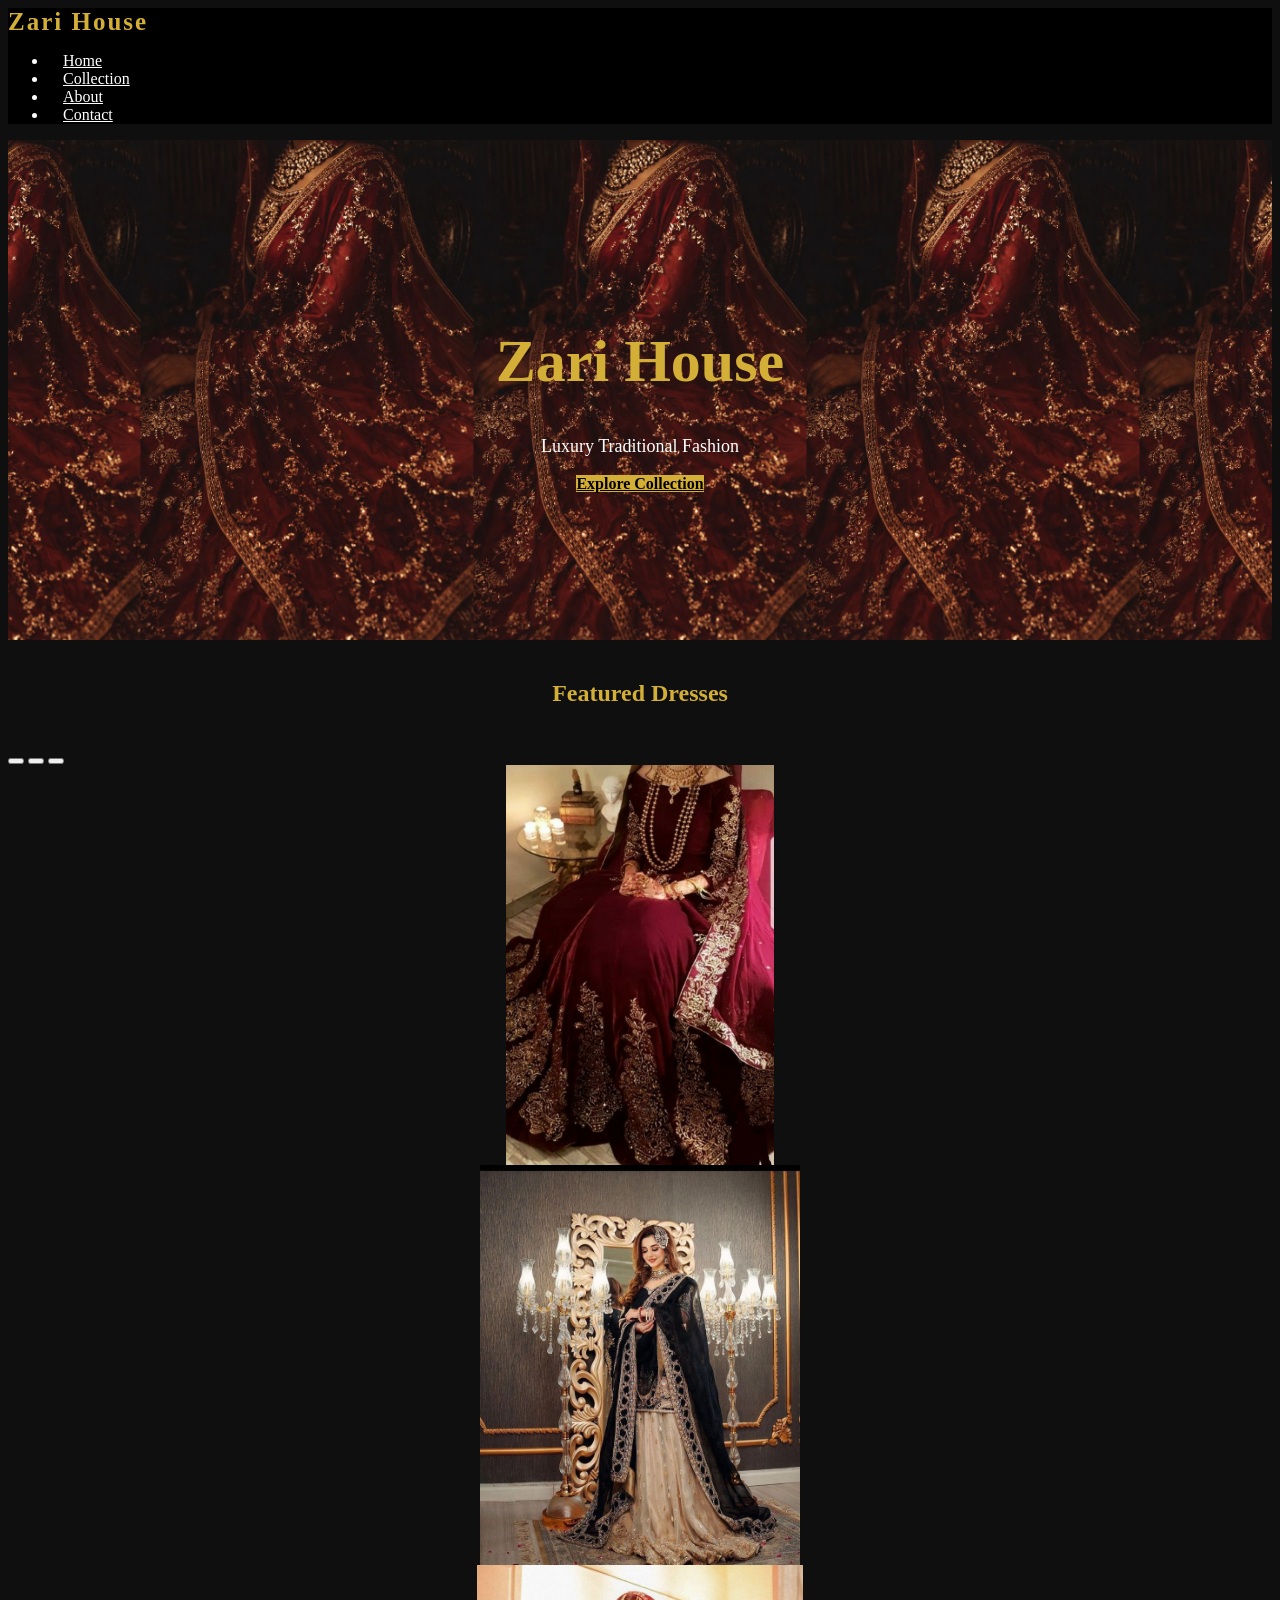
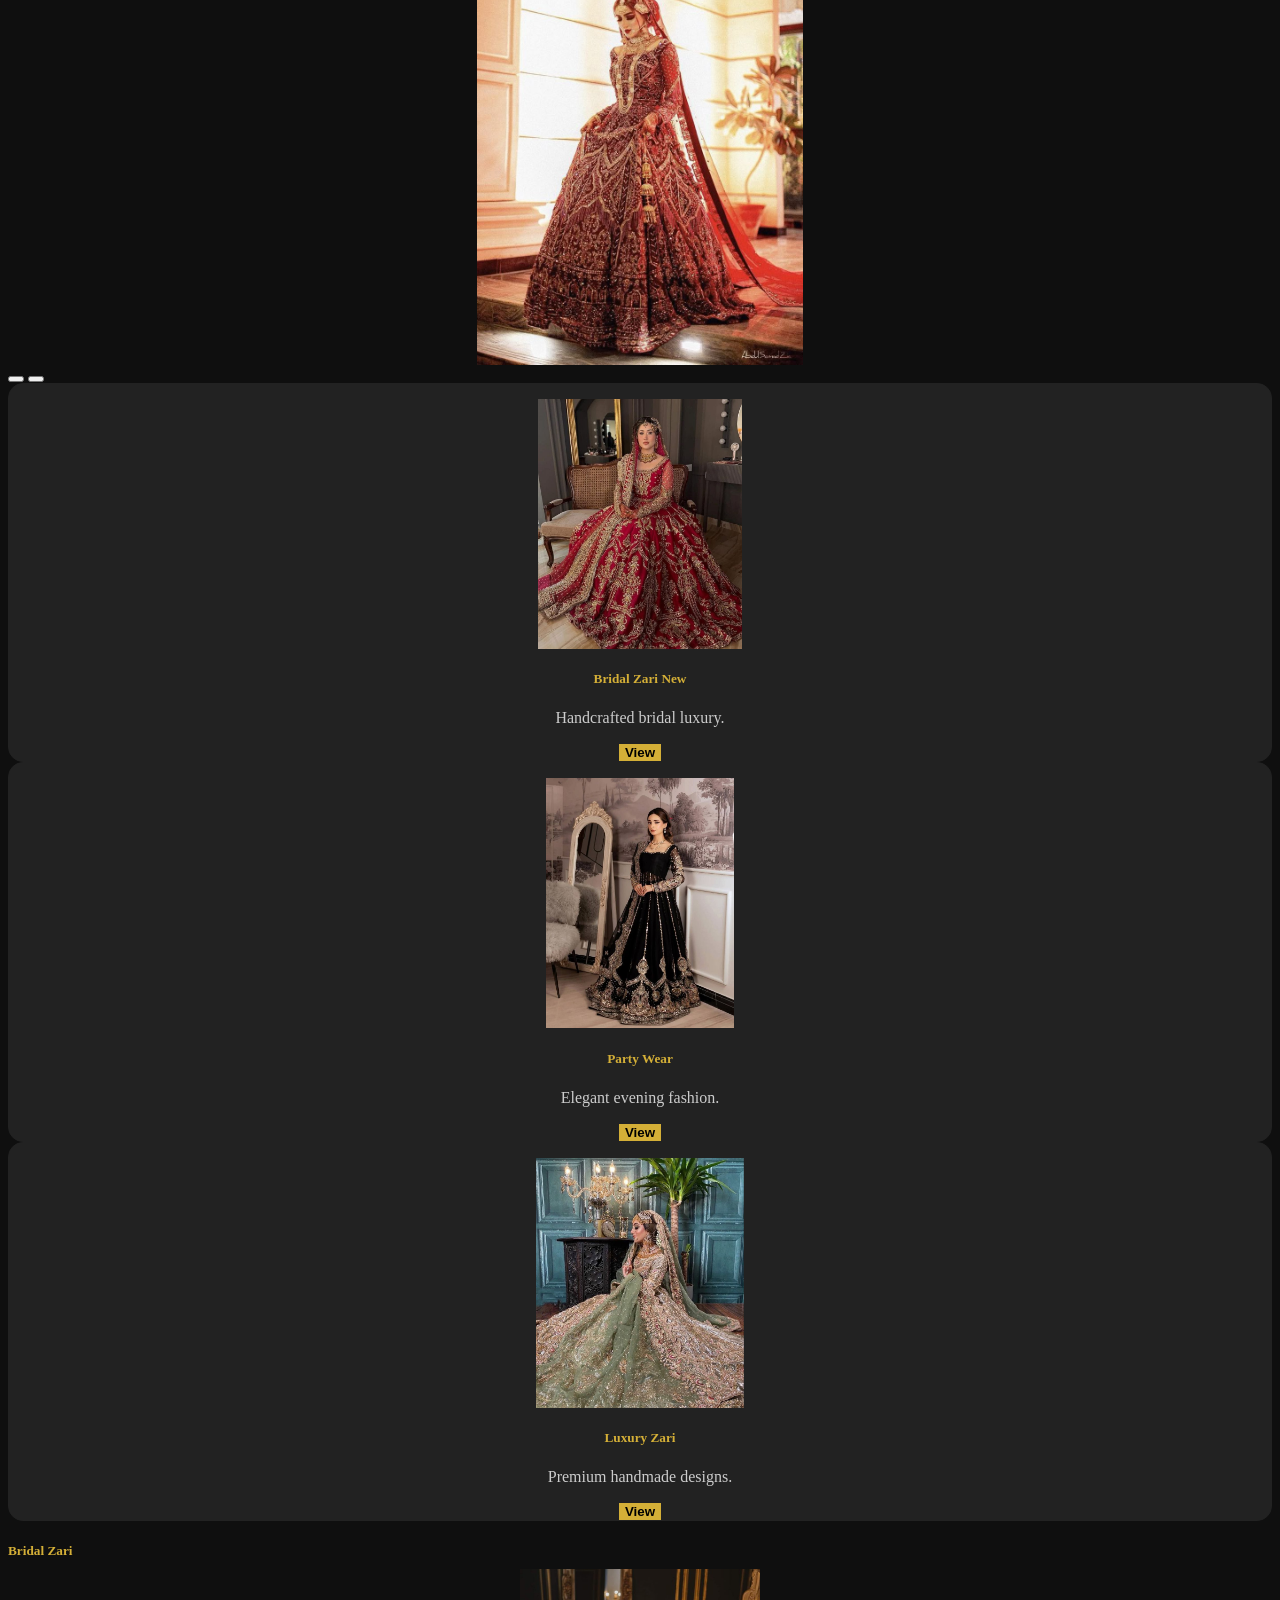
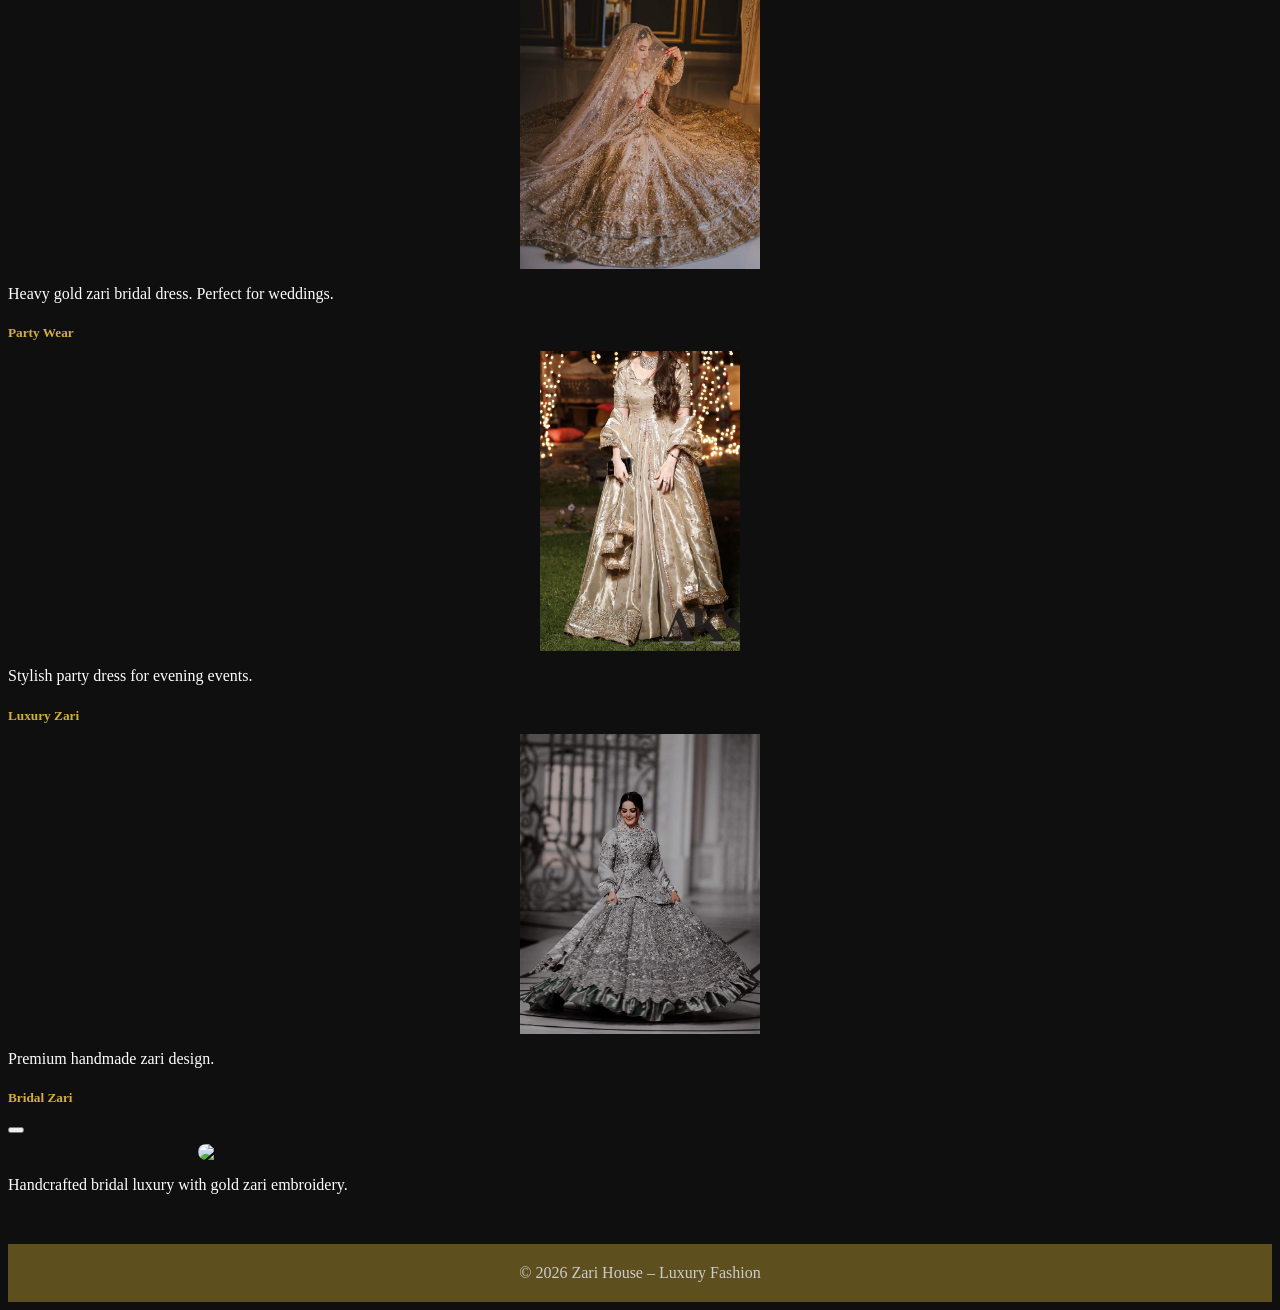
==== index.html @ bdd4b4c4 "Add files via upload" ====
﻿<!DOCTYPE html>
<html>
<head>
    <title>Zari House - Home</title>
    <link rel="icon" href="images/favicon.jpeg" />
    <link rel="stylesheet" href="wwwroot/lib/bootstrap/css/bootstrap.min.css">
    <link rel="stylesheet" href="style.css">
</head>
<body>

    <!-- Navbar -->
    <nav class="navbar navbar-expand-lg">
        <div class="container">
            <a class="navbar-brand">Zari House</a>
            <ul class="navbar-nav ms-auto">
                <li class="nav-item"><a class="nav-link" href="index.html">Home</a></li>
                <li class="nav-item"><a class="nav-link" href="collection.html">Collection</a></li>
                <li class="nav-item"><a class="nav-link" href="about.html">About</a></li>
                <li class="nav-item"><a class="nav-link" href="contact.html">Contact</a></li>
            </ul>
        </div>
    </nav>

    <!-- Hero -->
    <div class="hero" style="background-image:url('images/hero.jpeg')">
        <div>
            <h1>Zari House</h1>
            <p>Luxury Traditional Fashion</p>
            <a href="collection.html" class="btn btn-gold mt-3">Explore Collection</a>
        </div>
    </div>

    <!-- Carousel -->
    <div class="container mt-5">
        <h2 class="section-title">Featured Dresses</h2>
        <div id="carouselExampleIndicators" class="carousel slide" data-bs-ride="carousel">
            <div class="carousel-indicators">
                <button type="button" data-bs-target="#carouselExampleIndicators" data-bs-slide-to="0" class="active"></button>
                <button type="button" data-bs-target="#carouselExampleIndicators" data-bs-slide-to="1"></button>
                <button type="button" data-bs-target="#carouselExampleIndicators" data-bs-slide-to="2"></button>
            </div>
            <div class="carousel-inner">
                <div class="carousel-item active">
                    <img src="images/dress1.jpeg" class="d-block w-100">
                </div>
                <div class="carousel-item">
                    <img src="images/dress2.jpeg" class="d-block w-100">
                </div>
                <div class="carousel-item">
                    <img src="images/dress3.jpeg" class="d-block w-100">
                </div>
            </div>
            <button class="carousel-control-prev" type="button" data-bs-target="#carouselExampleIndicators" data-bs-slide="prev">
                <span class="carousel-control-prev-icon"></span>
            </button>
            <button class="carousel-control-next" type="button" data-bs-target="#carouselExampleIndicators" data-bs-slide="next">
                <span class="carousel-control-next-icon"></span>
            </button>
        </div>
    </div>

    <!-- Cards -->
    <div class="container mt-5">
        <div class="row g-5">

            <!-- Card 1 -->
            <div class="col-md-4">
                <div class="card text-center">
                    <img src="images/bridalzari.jpeg" class="card-img-top">
                    <div class="card-body">
                        <h5 class="card-title">Bridal Zari <span class="badge bg-danger">New</span></h5>
                        <p>Handcrafted bridal luxury.</p>
                        <button class="btn btn-gold" data-bs-toggle="modal" data-bs-target="#modal1">View</button>
                    </div>
                </div>
            </div>

            <!-- Card 2 -->
            <div class="col-md-4">
                <div class="card text-center">
                    <img src="images/party.jpeg" class="card-img-top">
                    <div class="card-body">
                        <h5 class="card-title">Party Wear</h5>
                        <p>Elegant evening fashion.</p>
                        <button class="btn btn-gold" data-bs-toggle="modal" data-bs-target="#modal2">View</button>
                    </div>
                </div>
            </div>

            <!-- Card 3 -->
            <div class="col-md-4">
                <div class="card text-center">
                    <img src="images/luxuryzari.jpeg" class="card-img-top">
                    <div class="card-body">
                        <h5 class="card-title">Luxury Zari</h5>
                        <p>Premium handmade designs.</p>
                        <button class="btn btn-gold" data-bs-toggle="modal" data-bs-target="#modal3">View</button>
                    </div>
                </div>
            </div>

        </div>
    </div>

    <!-- Modal 1 -->
    <div class="modal fade" id="modal1">
        <div class="modal-dialog modal-dialog-centered">
            <div class="modal-content bg-dark text-white text-center p-3">
                <h5>Bridal Zari</h5>
                <img src="images/model1.jpeg" class="img-fluid rounded mb-3">
                <p>Heavy gold zari bridal dress. Perfect for weddings.</p>
            </div>
        </div>
    </div>

    <!-- Modal 2 -->
    <div class="modal fade" id="modal2">
        <div class="modal-dialog modal-dialog-centered">
            <div class="modal-content bg-dark text-white text-center p-3">
                <h5>Party Wear</h5>
                <img src="images/model2.jpeg" class="img-fluid rounded mb-3">
                <p>Stylish party dress for evening events.</p>
               
            </div>
        </div>
    </div>

    <!-- Modal 3 -->
    <div class="modal fade" id="modal3">
        <div class="modal-dialog modal-dialog-centered">
            <div class="modal-content bg-dark text-white text-center p-3">
                <h5>Luxury Zari</h5>
                <img src="images/model3.jpeg" class="img-fluid rounded mb-3">
                <p>Premium handmade zari design.</p>
     
            </div>
        </div>
    </div>

    <!-- Modals -->
    <div class="modal fade" id="modal1" tabindex="-1">
        <div class="modal-dialog modal-dialog-centered">
            <div class="modal-content bg-dark text-white">
                <div class="modal-header">
                    <h5 class="modal-title">Bridal Zari</h5>
                    <button type="button" class="btn-close btn-close-white" data-bs-dismiss="modal"></button>
                </div>
                <div class="modal-body">
                    <img src="images/bridal.jpg" class="img-fluid mb-3">
                    <p>Handcrafted bridal luxury with gold zari embroidery.</p>
                </div>
            </div>
        </div>
    </div>




    <!-- Footer -->
    <footer>
        © 2026 Zari House – Luxury Fashion
    </footer>

    <script src="wwwroot/lib/bootstrap/js/bootstrap.bundle.min.js"></script>
</body>
</html>
---- style.css ----
﻿body {
    background: #0f0f0f;
    color: white;
    font-family: 'Georgia', serif;
}

/* Navbar */
.navbar {
    background:black !important;
}

.navbar-brand {
    color: #d4af37 !important;
    font-size: 25px;
    font-weight: bold;
    letter-spacing: 2px;
}

.nav-link {
    color: white !important;
    margin-left: 15px;
}

    .nav-link:hover {
        color: #d4af37 !important;
    }

/* Hero Section */
.hero {
    height: 500px;
    background-size:contain;
    background-position:center;
    display: flex;
    align-items: center;
    justify-content: center;
    text-align: center;
}

    .hero h1 {
        font-size: 60px;
        color: #d4af37;
    }

    .hero p {
        font-size: 18px;
    }

/* Cards */
/* Card overall */
.card {
    background-color: #222; /* white remove */
    border-radius: 15px;
    border: 1px solid #222;
    overflow: hidden;
    transition: 0.3s;
    text-align: center;
}

/* Image inside & centered */
.card-img-top {
    height: 250px;
    object-fit: fill;
    border-radius: 10px;
    margin: 15px auto;
    width: 90%;
    display: block;
}

/* Hover effect */
.card:hover {
    transform: translateY(-10px);
    box-shadow: 0 10px 25px rgba(212,175,55,0.4); /* golden shadow */
}

/* Title (golden) */
.card-title {
    color: #d4af37; /* gold color */
    font-weight: bold;
}

/* Text visible */
.card-body p {
    color: #ccc; /* light gray (visible on dark bg) */
}

/* Button */
.btn-gold {
    background-color: #d4af37;
    color: black;
    border: none;
}

    .btn-gold:hover {
        background-color: #b8962e;
    }

.card img {
    width: 100%;
    height: 250px; /* FIXED HEIGHT (important) */
    object-fit: contain; /* image crop ho kar same size banegi */
    border-radius: 10px;
    display: flex;
}


.modal-content img {
    width: 70% !important; /* balanced size */
    max-height: 300px !important; /* control height */
    object-fit: contain !important;
    display: block !important;
    margin: 10px auto !important; /* center */
    border-radius: 12px !important;
}
.modal-content {
    border-radius: 10px;
    block-size: contain;
  
}

    .modal-content h5 {
        color: #d4af37; /* gold */
        margin-bottom: 10px;
    }
/* Slider*/
.carousel-item {
    height: 400px;
}

.carousel-item img {
    width: 100%;
    height: 100%;
    object-fit: contain;
}

/* Buttons */
.btn-gold {
    background: #d4af37;
    color: black;
    border: none;
    font-weight: bold;
}

    .btn-gold:hover {
        background: #b8962e;
    }

/* Section Titles */
.section-title {
    text-align: center;
    margin: 40px 0;
    color: #d4af37;
}

/* Footer */
footer {
    background: rgba(212,175,55,0.4);
    text-align: center;
    padding: 20px;
    margin-top: 50px;
    color: #ccc;
}

/* Inputs */
input, textarea {
    background: #1a1a1a !important;
    border: none !important;
    color: white !important;
}

.subscribe-form input::placeholder {
    color: white; /* gold placeholder */
    opacity: 1; /* ensure visibility in all browsers */
}
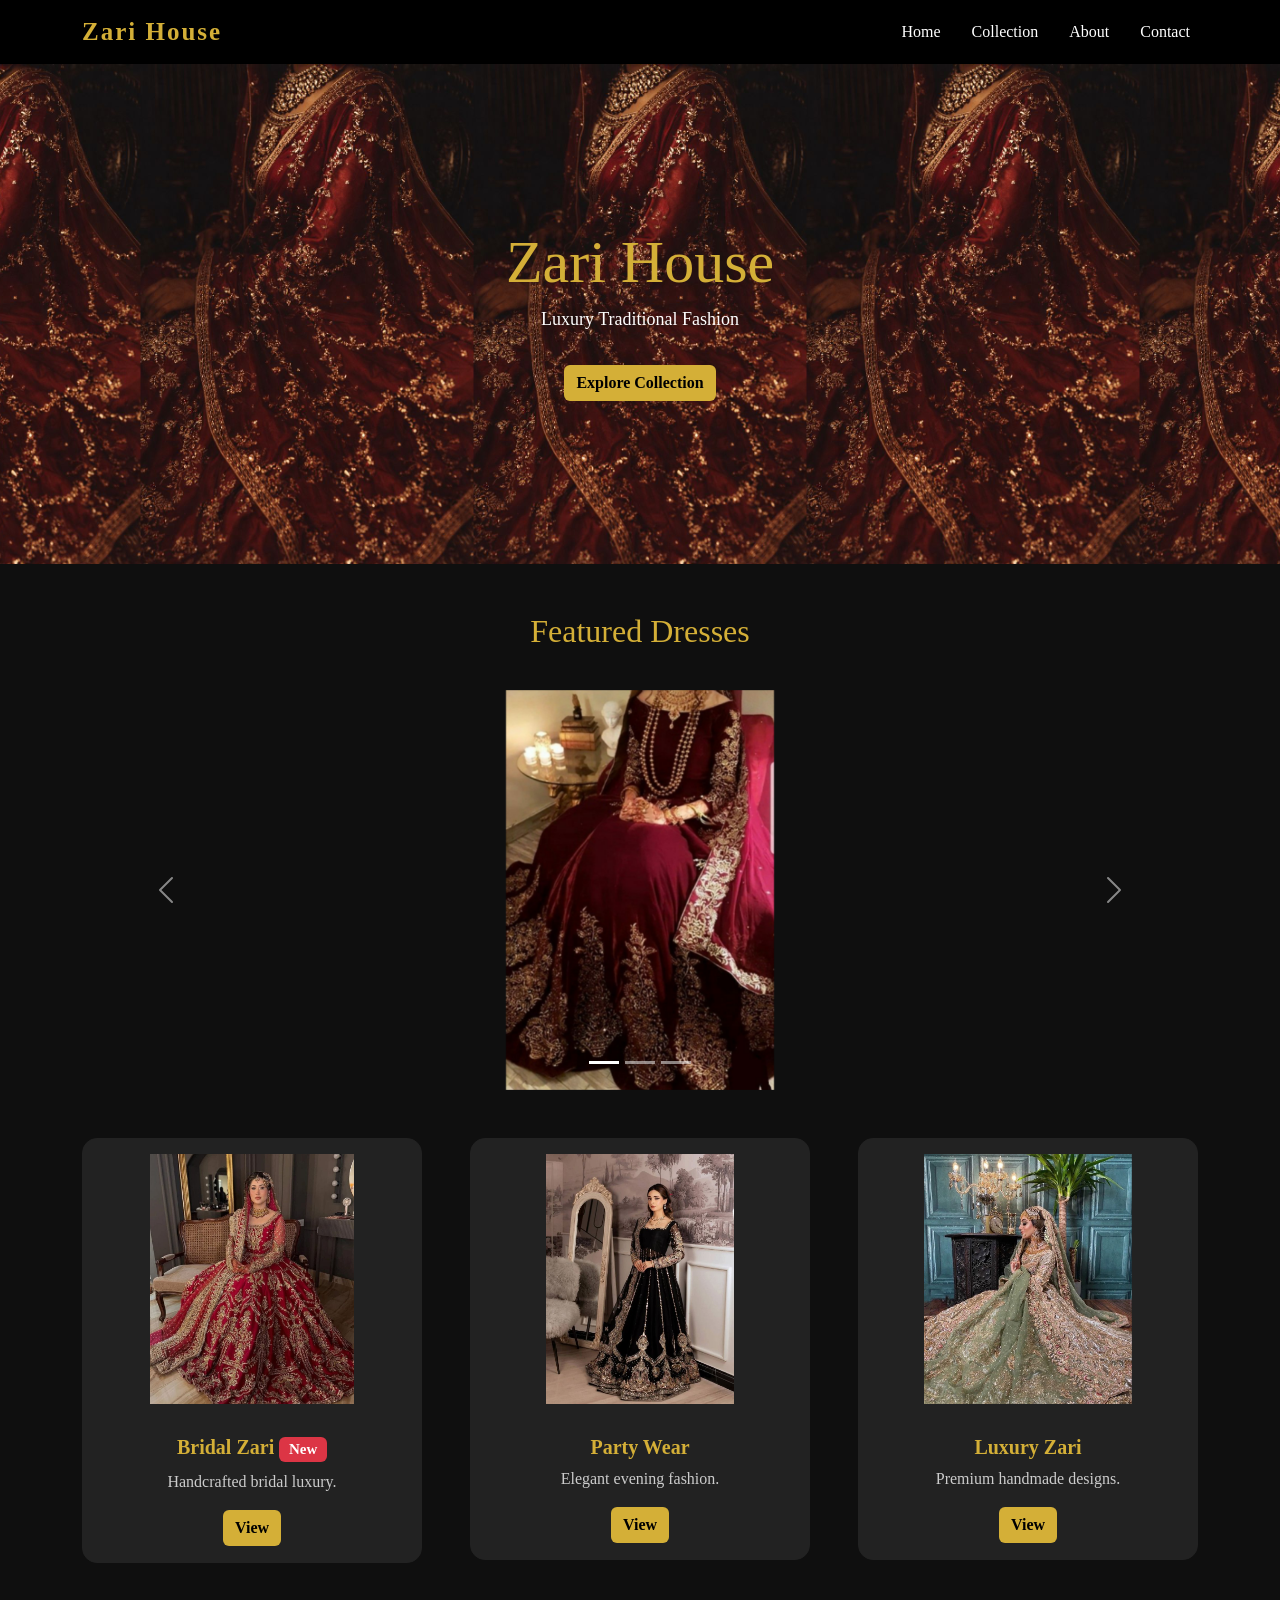
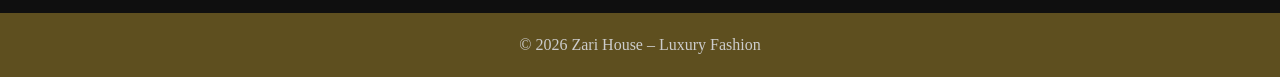
==== commit 509031de: "Update index.html" ====
--- a/index.html
+++ b/index.html
@@ -3,7 +3,7 @@
 <head>
     <title>Zari House - Home</title>
     <link rel="icon" href="images/favicon.jpeg" />
-    <link rel="stylesheet" href="wwwroot/lib/bootstrap/css/bootstrap.min.css">
+    <link href="https://cdn.jsdelivr.net/npm/bootstrap@5.3.7/dist/css/bootstrap.min.css" rel="stylesheet">
     <link rel="stylesheet" href="style.css">
 </head>
 <body>
@@ -161,6 +161,6 @@
         © 2026 Zari House – Luxury Fashion
     </footer>
 
-    <script src="wwwroot/lib/bootstrap/js/bootstrap.bundle.min.js"></script>
+    <script src="https://cdn.jsdelivr.net/npm/bootstrap@5.3.7/dist/js/bootstrap.bundle.min.js"></script>
 </body>
-</html>+</html>
